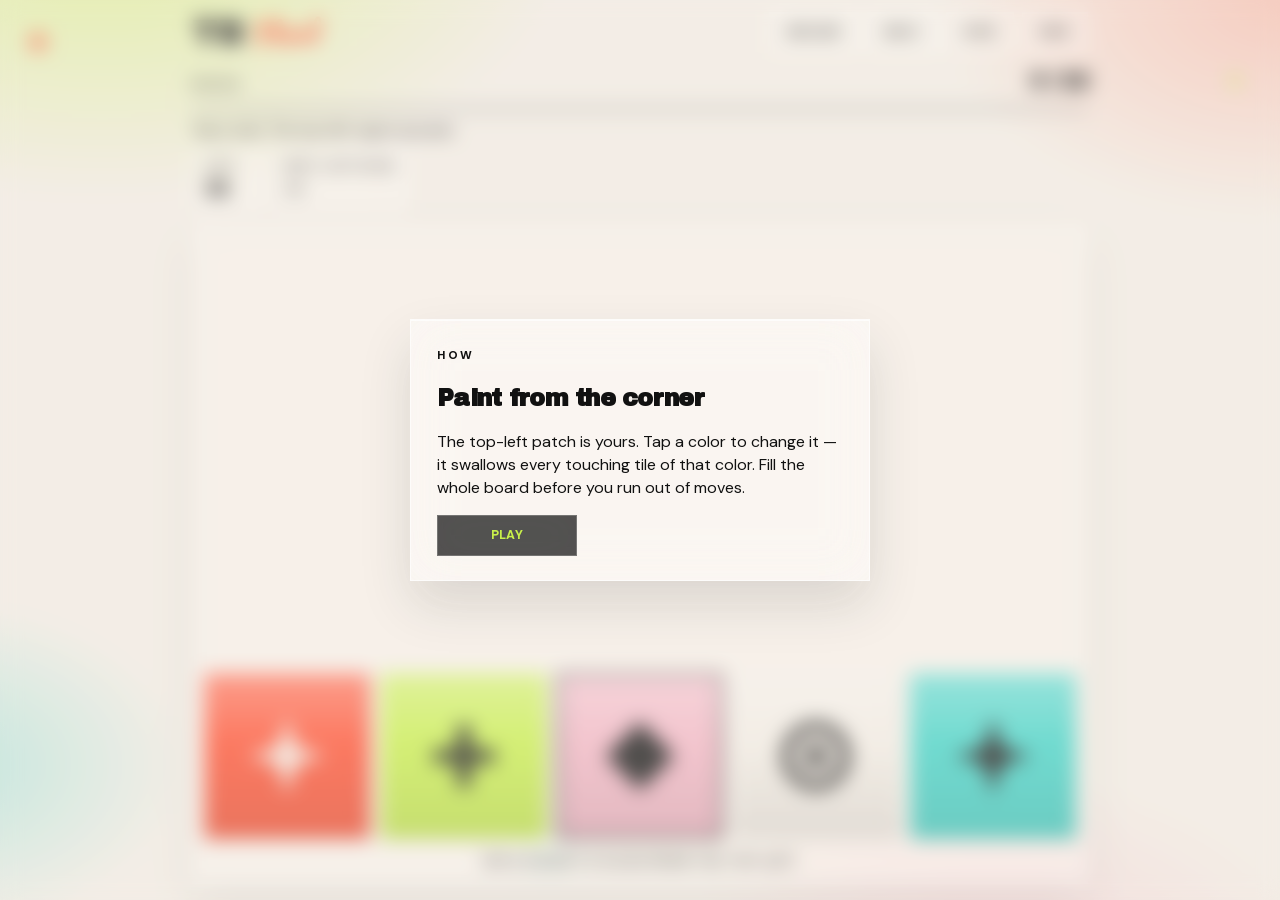
==== flood.html @ cc129622 "Turn the site into TB Arcade with Flood, Lights, and Pairs. Co-authored-by: Cursor <cursoragent@curs" ====
<!DOCTYPE html>
<html lang="en">
  <head>
    <meta charset="UTF-8" />
    <meta name="viewport" content="width=device-width, initial-scale=1, maximum-scale=1, viewport-fit=cover" />
    <title>TB Flood</title>
    <meta name="description" content="Flood the board with one color before you run out of moves." />
    <meta name="theme-color" content="#f3eee6" />
    <meta name="apple-mobile-web-app-capable" content="yes" />
    <meta name="apple-mobile-web-app-status-bar-style" content="black-translucent" />
    <meta name="apple-mobile-web-app-title" content="TB Flood" />
    <meta name="mobile-web-app-capable" content="yes" />
    <link rel="stylesheet" href="css/style.css?v=5" />
    <link rel="icon" href="favicon.svg" type="image/svg+xml" />
    <link rel="icon" href="favicon-32.png" type="image/png" sizes="32x32" />
    <link rel="apple-touch-icon" href="apple-touch-icon.png" />
  </head>
  <body>
    <div class="sparkle sparkle-a" aria-hidden="true"></div>
    <div class="sparkle sparkle-b" aria-hidden="true"></div>
    <div class="sparkle sparkle-c" aria-hidden="true"></div>

    <div class="app">
      <header class="top">
        <a class="logo" href="index.html" title="Arcade">
          <span class="logo-strong">TB</span>
          <span class="logo-script">Flood</span>
        </a>
        <nav class="actions">
          <a class="ghost arcade-link" href="index.html">Arcade</a>
          <button type="button" class="ghost" id="daily-btn">Daily</button>
          <button type="button" class="ghost" id="how-btn">How</button>
          <button type="button" class="ghost" id="new-btn">New</button>
        </nav>
      </header>

      <section class="meter" aria-live="polite">
        <div class="meter-top">
          <span class="label">Moves</span>
          <strong><span id="moves">0</span> / <span id="max-moves">16</span></strong>
        </div>
        <div class="meter-bar" aria-hidden="true">
          <div class="meter-fill" id="meter-fill"></div>
        </div>
        <p class="meter-note" id="meter-note">Tap a color. The top-left region spreads.</p>
      </section>

      <div class="chips">
        <div class="chip">
          <span class="label">Left</span>
          <strong id="left">16</strong>
        </div>
        <div class="chip">
          <span class="label">Best leftover</span>
          <strong id="best">—</strong>
        </div>
      </div>

      <div class="stage">
        <div class="board-frame">
          <div id="board" class="board" role="grid" aria-label="Flood board"></div>
        </div>
        <div class="palette" id="palette" aria-label="Colors"></div>
        <p class="hint" id="hint">Tap a color to flood from the top-left.</p>
      </div>
    </div>

    <div class="toast" id="toast" hidden></div>

    <div class="modal" id="how-modal" hidden>
      <div class="sheet">
        <p class="kicker">How</p>
        <h2>Paint from the corner</h2>
        <p>The top-left patch is yours. Tap a color to change it — it swallows every touching tile of that color. Fill the whole board before you run out of moves.</p>
        <div class="modal-actions">
          <button type="button" class="primary" id="how-next">Play</button>
        </div>
      </div>
    </div>

    <div class="modal" id="end-modal" hidden>
      <div class="sheet">
        <p class="kicker" id="end-kicker">Board complete</p>
        <h2 id="end-title">Nice.</h2>
        <div class="stars" id="end-stars" aria-label="stars"></div>
        <dl class="results">
          <div><dt>Moves</dt><dd id="end-moves">0</dd></div>
          <div><dt>Leftover</dt><dd id="end-left">0</dd></div>
        </dl>
        <div class="modal-actions">
          <button type="button" class="primary" id="again-btn">Play again</button>
        </div>
      </div>
    </div>

    <script src="js/common.js?v=5"></script>
    <script src="js/flood.js?v=5"></script>
  </body>
</html>
---- css/style.css ----
@font-face {
  font-family: "Archivo Black";
  font-style: normal;
  font-weight: 400;
  font-display: swap;
  src: url("../fonts/archivo-black.woff2") format("woff2");
}

@font-face {
  font-family: "DM Sans";
  font-style: normal;
  font-weight: 400 800;
  font-display: swap;
  src: url("../fonts/dm-sans.woff2") format("woff2");
}

@font-face {
  font-family: "Pacifico";
  font-style: normal;
  font-weight: 400;
  font-display: swap;
  src: url("../fonts/pacifico.woff2") format("woff2");
}

:root {
  --ink: #111111;
  --cream: #f3eee6;
  --lime: #c8f04a;
  --coral: #ff4d2e;
  --pink: #f3b6c5;
  --teal: #3ed4c8;
  --line: #111111;
  --c1: var(--coral);
  --c2: var(--lime);
  --c3: var(--pink);
  --c4: var(--cream);
  --c5: var(--teal);
  --mixer: #ffffff;
  --sparkle: polygon(50% 0%, 62% 38%, 100% 50%, 62% 62%, 50% 100%, 38% 62%, 0 50%, 38% 38%);
  --glass: blur(18px) saturate(1.35);
}

* {
  box-sizing: border-box;
}

html,
body {
  margin: 0;
  min-height: 100%;
  min-height: 100dvh;
  background:
    radial-gradient(900px 520px at 8% -8%, rgba(200, 240, 74, 0.55), transparent 52%),
    radial-gradient(720px 460px at 100% 0%, rgba(255, 77, 46, 0.28), transparent 48%),
    radial-gradient(640px 420px at 78% 110%, rgba(243, 182, 197, 0.5), transparent 52%),
    radial-gradient(520px 340px at -5% 85%, rgba(62, 212, 200, 0.38), transparent 48%),
    var(--cream);
  color: var(--ink);
  font: 16px/1.45 "DM Sans", "Segoe UI", system-ui, sans-serif;
  touch-action: manipulation;
  overscroll-behavior: none;
}

button {
  font: inherit;
  cursor: pointer;
  -webkit-tap-highlight-color: transparent;
}

.sparkle {
  position: fixed;
  background: var(--ink);
  clip-path: var(--sparkle);
  pointer-events: none;
  z-index: 0;
}

.sparkle-a {
  width: 28px;
  height: 28px;
  top: 28px;
  left: 24px;
  background: var(--coral);
}

.sparkle-b {
  width: 18px;
  height: 18px;
  top: 72px;
  right: 36px;
  background: var(--lime);
}

.sparkle-c {
  width: 22px;
  height: 22px;
  bottom: 32px;
  left: 42%;
  background: var(--teal);
}

.app {
  position: relative;
  z-index: 1;
  max-width: 920px;
  margin: 0 auto;
  min-height: 100dvh;
  display: flex;
  flex-direction: column;
  padding:
    max(12px, env(safe-area-inset-top))
    max(12px, env(safe-area-inset-right))
    max(16px, env(safe-area-inset-bottom))
    max(12px, env(safe-area-inset-left));
}

.top {
  display: flex;
  align-items: center;
  justify-content: space-between;
  gap: 16px;
  margin-bottom: 14px;
  flex-wrap: wrap;
}

.kicker {
  margin: 0 0 6px;
  font-size: 0.72rem;
  font-weight: 800;
  letter-spacing: 0.22em;
  text-transform: uppercase;
}

a.ghost,
a.primary {
  display: inline-grid;
  place-items: center;
  text-decoration: none;
}

.logo {
  margin: 0;
  display: flex;
  align-items: baseline;
  gap: 10px;
  line-height: 0.8;
  text-decoration: none;
  color: inherit;
}

.logo-strong {
  font-family: "Archivo Black", sans-serif;
  font-size: clamp(1.6rem, 4vw, 2.2rem);
  letter-spacing: -0.04em;
}

.logo-script {
  font-family: Pacifico, cursive;
  font-size: clamp(1.2rem, 3vw, 1.7rem);
  font-weight: 400;
  color: var(--coral);
  transform: rotate(-4deg);
}

.actions {
  display: flex;
  gap: 8px;
}

.ghost,
.primary {
  border: 1px solid rgba(255, 255, 255, 0.55);
  border-radius: 0;
  padding: 10px 16px;
  font-weight: 800;
  letter-spacing: 0.04em;
  text-transform: uppercase;
  font-size: 0.78rem;
}

.ghost {
  background: rgba(255, 255, 255, 0.32);
  color: var(--ink);
  backdrop-filter: var(--glass);
  -webkit-backdrop-filter: var(--glass);
  box-shadow: inset 0 1px 0 rgba(255, 255, 255, 0.55);
}

@media (hover: hover) {
  .ghost:hover {
    background: rgba(200, 240, 74, 0.55);
    color: var(--ink);
  }

  .primary:hover {
    background: rgba(255, 77, 46, 0.8);
    color: var(--cream);
  }
}

.primary {
  background: rgba(17, 17, 17, 0.72);
  color: var(--lime);
  min-width: 140px;
  backdrop-filter: var(--glass);
  -webkit-backdrop-filter: var(--glass);
  border-color: rgba(255, 255, 255, 0.2);
}

.primary:active {
  background: rgba(255, 77, 46, 0.8);
  color: var(--cream);
}

.meter {
  margin-bottom: 10px;
}

.meter-top {
  display: flex;
  justify-content: space-between;
  align-items: baseline;
  gap: 12px;
  margin-bottom: 6px;
}

.meter-top .label,
.chip .label {
  font-size: 0.68rem;
  font-weight: 800;
  text-transform: uppercase;
  letter-spacing: 0.14em;
}

.meter-top strong {
  font-family: "Archivo Black", sans-serif;
  font-size: 1.35rem;
  letter-spacing: -0.03em;
}

.meter-bar {
  height: 12px;
  background: rgba(17, 17, 17, 0.12);
  border: 1px solid rgba(255, 255, 255, 0.45);
  overflow: hidden;
}

.meter-fill {
  height: 100%;
  width: 0;
  background: var(--lime);
  transition: width 0.35s ease;
}

.meter-fill.hot {
  background: var(--coral);
}

.meter-note {
  margin: 6px 0 0;
  font-size: 0.82rem;
  font-weight: 600;
}

.chips {
  display: flex;
  flex-wrap: nowrap;
  gap: 8px;
  margin-bottom: 12px;
  overflow-x: auto;
  -webkit-overflow-scrolling: touch;
  scrollbar-width: none;
}

.chips::-webkit-scrollbar {
  display: none;
}

.chip,
.chip-btn {
  display: grid;
  gap: 2px;
  min-width: 72px;
  flex: 0 0 auto;
  padding: 8px 12px;
  border: 1px solid rgba(255, 255, 255, 0.5);
  background: rgba(255, 255, 255, 0.32);
  backdrop-filter: var(--glass);
  -webkit-backdrop-filter: var(--glass);
  box-shadow: inset 0 1px 0 rgba(255, 255, 255, 0.55);
}

.chip strong {
  font-family: "Archivo Black", sans-serif;
  font-size: 1.1rem;
}

.chip-btn {
  cursor: pointer;
  font-weight: 800;
  letter-spacing: 0.04em;
  text-transform: uppercase;
  font-size: 0.78rem;
  align-content: center;
}

.chip-btn:disabled {
  opacity: 0.4;
  cursor: default;
}

.pips {
  display: flex;
  gap: 5px;
  margin-top: 4px;
}

.pip {
  width: 10px;
  height: 10px;
  background: rgba(17, 17, 17, 0.15);
  clip-path: var(--sparkle);
}

.pip.on {
  background: var(--coral);
}

.stage {
  flex: 1;
  min-height: 0;
  display: flex;
  flex-direction: column;
  background: rgba(255, 255, 255, 0.28);
  backdrop-filter: var(--glass);
  -webkit-backdrop-filter: var(--glass);
  border: 1px solid rgba(255, 255, 255, 0.5);
  padding: 10px 10px 8px;
  box-shadow:
    inset 0 1px 0 rgba(255, 255, 255, 0.55),
    0 16px 40px rgba(17, 17, 17, 0.08);
}

.board-frame {
  flex: 1;
  min-height: 160px;
  display: grid;
  place-items: center;
  container-type: size;
}

.board {
  --cols: 14;
  --rows: 9;
  position: relative;
  width: min(100%, calc(100cqh * var(--cols) / var(--rows)));
  aspect-ratio: var(--cols) / var(--rows);
  max-height: 100%;
  background: rgba(17, 17, 17, 0.16);
  overflow: hidden;
  user-select: none;
  -webkit-user-select: none;
  -webkit-touch-callout: none;
}

.move-chip {
  position: absolute;
  left: calc(100% / var(--cols) * var(--c));
  top: calc(100% / var(--rows) * var(--r));
  z-index: 8;
  transform: translate(-10%, -120%);
  pointer-events: none;
  background: var(--ink);
  color: var(--lime);
  font-family: "Archivo Black", sans-serif;
  font-size: 0.85rem;
  padding: 4px 8px;
  white-space: nowrap;
}

.move-chip[hidden] {
  display: none;
}

.block {
  position: absolute;
  left: 0;
  top: 0;
  width: calc(100% / var(--cols));
  height: calc(100% / var(--rows));
  border: 0;
  padding: 0;
  background: transparent;
  touch-action: manipulation;
  transform: translate(calc(var(--c) * 100%), calc(var(--r) * 100%));
  transition:
    transform 0.28s cubic-bezier(0.2, 0.8, 0.2, 1),
    opacity 0.18s ease;
  z-index: 1;
}

.block .face {
  position: absolute;
  inset: 1px;
  border-radius: 0;
  overflow: hidden;
  box-shadow:
    inset 1px 1px 0 rgba(255, 255, 255, 0.42),
    inset -1px -1px 0 rgba(0, 0, 0, 0.14);
}

.block .face::before,
.block .face::after {
  content: "";
  position: absolute;
  pointer-events: none;
}

.block .face::before {
  inset: 0;
  background: linear-gradient(
    180deg,
    rgba(255, 255, 255, 0.28) 0%,
    transparent 42%,
    rgba(0, 0, 0, 0.1) 100%
  );
}

.block .face::after {
  inset: 24%;
  z-index: 1;
  background: currentColor;
  -webkit-mask: var(--mark) center / contain no-repeat;
  mask: var(--mark) center / contain no-repeat;
}

.block.c1 .face { background: var(--c1); color: var(--cream); --mark: url("data:image/svg+xml,%3Csvg xmlns='http://www.w3.org/2000/svg' viewBox='0 0 24 24'%3E%3Cpath fill='black' d='M12 1.2 14.4 9.6 22.8 12 14.4 14.4 12 22.8 9.6 14.4 1.2 12 9.6 9.6z'/%3E%3C/svg%3E"); }
.block.c2 .face { background: var(--c2); color: var(--ink); --mark: url("data:image/svg+xml,%3Csvg xmlns='http://www.w3.org/2000/svg' viewBox='0 0 24 24'%3E%3Cpath fill='black' d='M10.2 3.4h3.6v6.8h6.8v3.6h-6.8v6.8h-3.6v-6.8H3.4v-3.6h6.8z'/%3E%3C/svg%3E"); }
.block.c3 .face { background: var(--c3); color: var(--ink); --mark: url("data:image/svg+xml,%3Csvg xmlns='http://www.w3.org/2000/svg' viewBox='0 0 24 24'%3E%3Cpath fill='black' d='M12 2.4 21.6 12 12 21.6 2.4 12z'/%3E%3C/svg%3E"); }
.block.c4 .face { background: var(--c4); color: var(--ink); --mark: url("data:image/svg+xml,%3Csvg xmlns='http://www.w3.org/2000/svg' viewBox='0 0 24 24'%3E%3Ccircle cx='12' cy='12' r='8.2' fill='none' stroke='black' stroke-width='2.6'/%3E%3Ccircle cx='12' cy='12' r='3' fill='black'/%3E%3C/svg%3E"); }
.block.c5 .face { background: var(--c5); color: var(--ink); --mark: url("data:image/svg+xml,%3Csvg xmlns='http://www.w3.org/2000/svg' viewBox='0 0 24 24'%3E%3Cpath fill='black' d='M12 1.2 14.4 9.6 22.8 12 14.4 14.4 12 22.8 9.6 14.4 1.2 12 9.6 9.6z'/%3E%3C/svg%3E"); }
.block.c6 .face { background: var(--ink); color: var(--lime); --mark: url("data:image/svg+xml,%3Csvg xmlns='http://www.w3.org/2000/svg' viewBox='0 0 24 24'%3E%3Cpath fill='black' d='M12 1.2 14.4 9.6 22.8 12 14.4 14.4 12 22.8 9.6 14.4 1.2 12 9.6 9.6z'/%3E%3C/svg%3E"); }
.block.c7 .face { background: #fff; color: var(--coral); --mark: url("data:image/svg+xml,%3Csvg xmlns='http://www.w3.org/2000/svg' viewBox='0 0 24 24'%3E%3Cpath fill='black' d='M10.2 3.4h3.6v6.8h6.8v3.6h-6.8v6.8h-3.6v-6.8H3.4v-3.6h6.8z'/%3E%3C/svg%3E"); }

.block.mixer .face {
  background:
    repeating-conic-gradient(var(--lime) 0 25%, var(--cream) 0 50%)
    0 0 / 12px 12px;
}

.block.mixer .face::after {
  color: var(--ink);
  --mark: url("data:image/svg+xml,%3Csvg xmlns='http://www.w3.org/2000/svg' viewBox='0 0 24 24'%3E%3Cpath fill='black' d='M12 1.2 14.4 9.6 22.8 12 14.4 14.4 12 22.8 9.6 14.4 1.2 12 9.6 9.6z'/%3E%3C/svg%3E");
}

.block.selected .face {
  outline: 3px solid var(--cream);
  outline-offset: -3px;
}

.block.c4.selected .face,
.block.c2.selected .face,
.block.c3.selected .face,
.block.c5.selected .face,
.block.mixer.selected .face {
  outline-color: var(--ink);
}

.block.mix-range .face {
  outline: 3px solid var(--lime);
  outline-offset: -3px;
}

.block.removing {
  opacity: 0;
  transform: translate(calc(var(--c) * 100%), calc(var(--r) * 100%)) scale(0.4);
  pointer-events: none;
}

.block:focus-visible .face {
  outline: 3px solid var(--coral);
  outline-offset: -3px;
}

.hint {
  margin: 12px 0 4px;
  text-align: center;
  color: var(--ink);
  font-size: 0.82rem;
  font-weight: 600;
  letter-spacing: 0.04em;
  text-transform: uppercase;
}

.modal {
  position: fixed;
  inset: 0;
  background: rgba(243, 238, 230, 0.28);
  backdrop-filter: blur(10px);
  -webkit-backdrop-filter: blur(10px);
  display: grid;
  place-items: center;
  padding:
    max(20px, env(safe-area-inset-top))
    max(16px, env(safe-area-inset-right))
    max(20px, env(safe-area-inset-bottom))
    max(16px, env(safe-area-inset-left));
  z-index: 20;
}

.modal[hidden] {
  display: none;
}

.sheet {
  width: min(460px, 100%);
  background: rgba(255, 255, 255, 0.42);
  backdrop-filter: blur(24px) saturate(1.4);
  -webkit-backdrop-filter: blur(24px) saturate(1.4);
  border: 1px solid rgba(255, 255, 255, 0.6);
  border-radius: 0;
  padding: 28px 26px 24px;
  box-shadow:
    inset 0 1px 0 rgba(255, 255, 255, 0.65),
    0 24px 50px rgba(17, 17, 17, 0.12);
}

.sheet h2 {
  margin: 0 0 14px;
  font-family: "Archivo Black", sans-serif;
  letter-spacing: -0.03em;
}

.sheet ol {
  padding-left: 1.15em;
}

.sheet li + li {
  margin-top: 8px;
}

.results {
  margin: 0 0 18px;
}

.results > div {
  display: flex;
  justify-content: space-between;
  padding: 8px 0;
  border-bottom: 2px solid var(--ink);
}

.results dt {
  text-transform: uppercase;
  letter-spacing: 0.08em;
  font-size: 0.78rem;
  font-weight: 800;
}

.results dd {
  margin: 0;
  font-family: "Archivo Black", sans-serif;
}

.modal-actions {
  display: flex;
  gap: 10px;
  margin-top: 8px;
}

.stars {
  font-size: 2rem;
  letter-spacing: 0.12em;
  color: var(--coral);
  margin: 0 0 12px;
}

.toast {
  position: fixed;
  left: 50%;
  bottom: max(28px, calc(env(safe-area-inset-bottom) + 16px));
  transform: translateX(-50%);
  z-index: 30;
  background: var(--ink);
  color: var(--lime);
  font-family: "Archivo Black", sans-serif;
  padding: 10px 16px;
  letter-spacing: 0.04em;
}

.toast[hidden] {
  display: none;
}

.sheet p {
  margin: 0 0 16px;
}

@media (max-width: 760px) {
  html,
  body {
    height: 100dvh;
    overflow: hidden;
  }

  body.lobby {
    height: auto;
    overflow: auto;
  }

  .arcade-link {
    display: none;
  }

  .sparkle {
    display: none;
  }

  .top {
    gap: 10px;
    margin-bottom: 10px;
  }

  .logo-strong {
    font-size: 1.35rem;
  }

  .logo-script {
    font-size: 1.15rem;
  }

  .actions {
    gap: 6px;
  }

  .ghost,
  .primary {
    min-height: 44px;
    min-width: 0;
    padding: 10px 12px;
  }

  .meter {
    margin-bottom: 8px;
  }

  .meter-note {
    display: none;
  }

  .chips {
    margin-bottom: 8px;
  }

  .chip,
  .chip-btn {
    min-height: 44px;
  }

  .hint {
    margin: 8px 0 2px;
    font-size: 0.72rem;
  }

  .sheet {
    padding: 22px 18px 18px;
    max-height: calc(100dvh - 40px);
    overflow: auto;
  }

  .modal-actions {
    flex-direction: column;
  }

  .modal-actions .ghost,
  .modal-actions .primary {
    width: 100%;
  }

  .move-chip {
    font-size: 0.72rem;
    padding: 3px 6px;
  }

  .block .face {
    inset: 2px;
  }
}

@supports not (width: 1cqh) {
  .board {
    width: 100%;
    max-height: min(100%, 58dvh);
  }
}

.palette {
  display: grid;
  grid-template-columns: repeat(5, 1fr);
  gap: 8px;
  margin-top: 10px;
}

.palette .block {
  position: relative;
  width: 100%;
  height: auto;
  aspect-ratio: 1;
  transform: none;
  min-height: 48px;
}

.palette .block.current .face {
  outline: 3px solid var(--ink);
  outline-offset: -3px;
}

.block.on .face {
  background: var(--lime);
  color: var(--ink);
  --mark: url("data:image/svg+xml,%3Csvg xmlns='http://www.w3.org/2000/svg' viewBox='0 0 24 24'%3E%3Cpath fill='black' d='M12 1.2 14.4 9.6 22.8 12 14.4 14.4 12 22.8 9.6 14.4 1.2 12 9.6 9.6z'/%3E%3C/svg%3E");
}

.block.off .face {
  background: rgba(17, 17, 17, 0.16);
  color: transparent;
}

.block.off .face::after {
  display: none;
}

.block.down .face {
  background: var(--ink);
  color: var(--lime);
  --mark: url("data:image/svg+xml,%3Csvg xmlns='http://www.w3.org/2000/svg' viewBox='0 0 24 24'%3E%3Cpath fill='black' d='M12 1.2 14.4 9.6 22.8 12 14.4 14.4 12 22.8 9.6 14.4 1.2 12 9.6 9.6z'/%3E%3C/svg%3E");
}

.block.matched {
  pointer-events: none;
}

.block.matched .face {
  opacity: 0.45;
}

.arcade {
  display: grid;
  grid-template-columns: 1fr 1fr;
  gap: 12px;
  flex: 1;
  align-content: start;
  min-height: 0;
}

.game-card {
  display: flex;
  flex-direction: column;
  gap: 10px;
  min-height: 0;
  padding: 16px 16px 14px;
  text-decoration: none;
  color: inherit;
  background: rgba(255, 255, 255, 0.32);
  backdrop-filter: var(--glass);
  -webkit-backdrop-filter: var(--glass);
  border: 1px solid rgba(255, 255, 255, 0.5);
  box-shadow:
    inset 0 1px 0 rgba(255, 255, 255, 0.55),
    0 16px 40px rgba(17, 17, 17, 0.08);
}

.game-card h2 {
  margin: 0;
  font-family: "Archivo Black", sans-serif;
  letter-spacing: -0.03em;
  font-size: 1.35rem;
}

.game-card p {
  margin: 0;
  font-size: 0.88rem;
  font-weight: 600;
}

.mini {
  --cols: 4;
  --rows: 2;
  position: relative;
  width: 100%;
  aspect-ratio: var(--cols) / var(--rows);
  background: rgba(17, 17, 17, 0.14);
  overflow: hidden;
}

.mini .block {
  pointer-events: none;
}

.lobby-copy {
  margin: 0 0 16px;
  max-width: 28rem;
  font-weight: 600;
}

@media (hover: hover) {
  .game-card:hover {
    background: rgba(200, 240, 74, 0.42);
  }
}

@media (prefers-reduced-motion: reduce) {
  .block,
  .meter-fill {
    transition: none;
  }
}

@media (max-width: 760px) {
  .arcade {
    gap: 10px;
  }

  .game-card {
    padding: 12px;
    min-height: 44px;
  }

  .game-card h2 {
    font-size: 1.1rem;
  }

  .palette .block {
    min-height: 52px;
  }
}
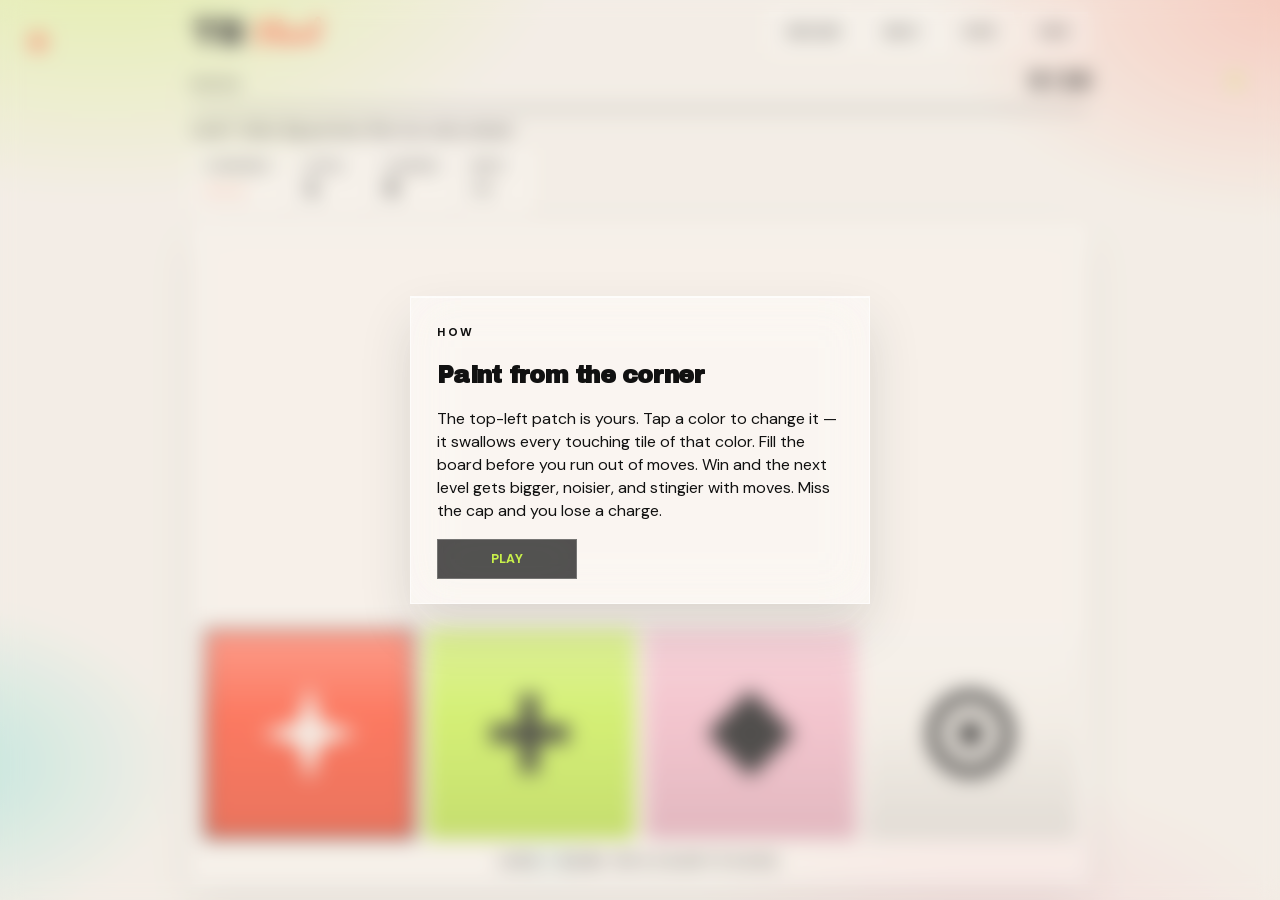
==== commit f1bf4f4b: "Give Flood a level climb with board styles and a greedy move cap. Co-authored-by: Cursor <cursoragen" ====
--- a/flood.html
+++ b/flood.html
@@ -10,7 +10,7 @@
     <meta name="apple-mobile-web-app-status-bar-style" content="black-translucent" />
     <meta name="apple-mobile-web-app-title" content="TB Flood" />
     <meta name="mobile-web-app-capable" content="yes" />
-    <link rel="stylesheet" href="css/style.css?v=5" />
+    <link rel="stylesheet" href="css/style.css?v=6" />
     <link rel="icon" href="favicon.svg" type="image/svg+xml" />
     <link rel="icon" href="favicon-32.png" type="image/png" sizes="32x32" />
     <link rel="apple-touch-icon" href="apple-touch-icon.png" />
@@ -46,12 +46,20 @@
       </section>
 
       <div class="chips">
-        <div class="chip">
-          <span class="label">Left</span>
-          <strong id="left">16</strong>
+        <div class="chip" title="Charges">
+          <span class="label">Charges</span>
+          <div class="pips" id="charges" aria-label="3 charges"></div>
         </div>
         <div class="chip">
-          <span class="label">Best leftover</span>
+          <span class="label">Level</span>
+          <strong id="level">1</strong>
+        </div>
+        <div class="chip">
+          <span class="label">Career</span>
+          <strong id="career">0</strong>
+        </div>
+        <div class="chip">
+          <span class="label">Best</span>
           <strong id="best">—</strong>
         </div>
       </div>
@@ -71,7 +79,7 @@
       <div class="sheet">
         <p class="kicker">How</p>
         <h2>Paint from the corner</h2>
-        <p>The top-left patch is yours. Tap a color to change it — it swallows every touching tile of that color. Fill the whole board before you run out of moves.</p>
+        <p>The top-left patch is yours. Tap a color to change it — it swallows every touching tile of that color. Fill the board before you run out of moves. Win and the next level gets bigger, noisier, and stingier with moves. Miss the cap and you lose a charge.</p>
         <div class="modal-actions">
           <button type="button" class="primary" id="how-next">Play</button>
         </div>
@@ -84,16 +92,19 @@
         <h2 id="end-title">Nice.</h2>
         <div class="stars" id="end-stars" aria-label="stars"></div>
         <dl class="results">
+          <div><dt>Level</dt><dd id="end-level">1</dd></div>
           <div><dt>Moves</dt><dd id="end-moves">0</dd></div>
           <div><dt>Leftover</dt><dd id="end-left">0</dd></div>
+          <div><dt>Career</dt><dd id="end-total">0</dd></div>
         </dl>
         <div class="modal-actions">
+          <button type="button" class="primary" id="continue-btn">Next board</button>
           <button type="button" class="primary" id="again-btn">Play again</button>
         </div>
       </div>
     </div>
 
-    <script src="js/common.js?v=5"></script>
-    <script src="js/flood.js?v=5"></script>
+    <script src="js/common.js?v=6"></script>
+    <script src="js/flood.js?v=6"></script>
   </body>
 </html>
